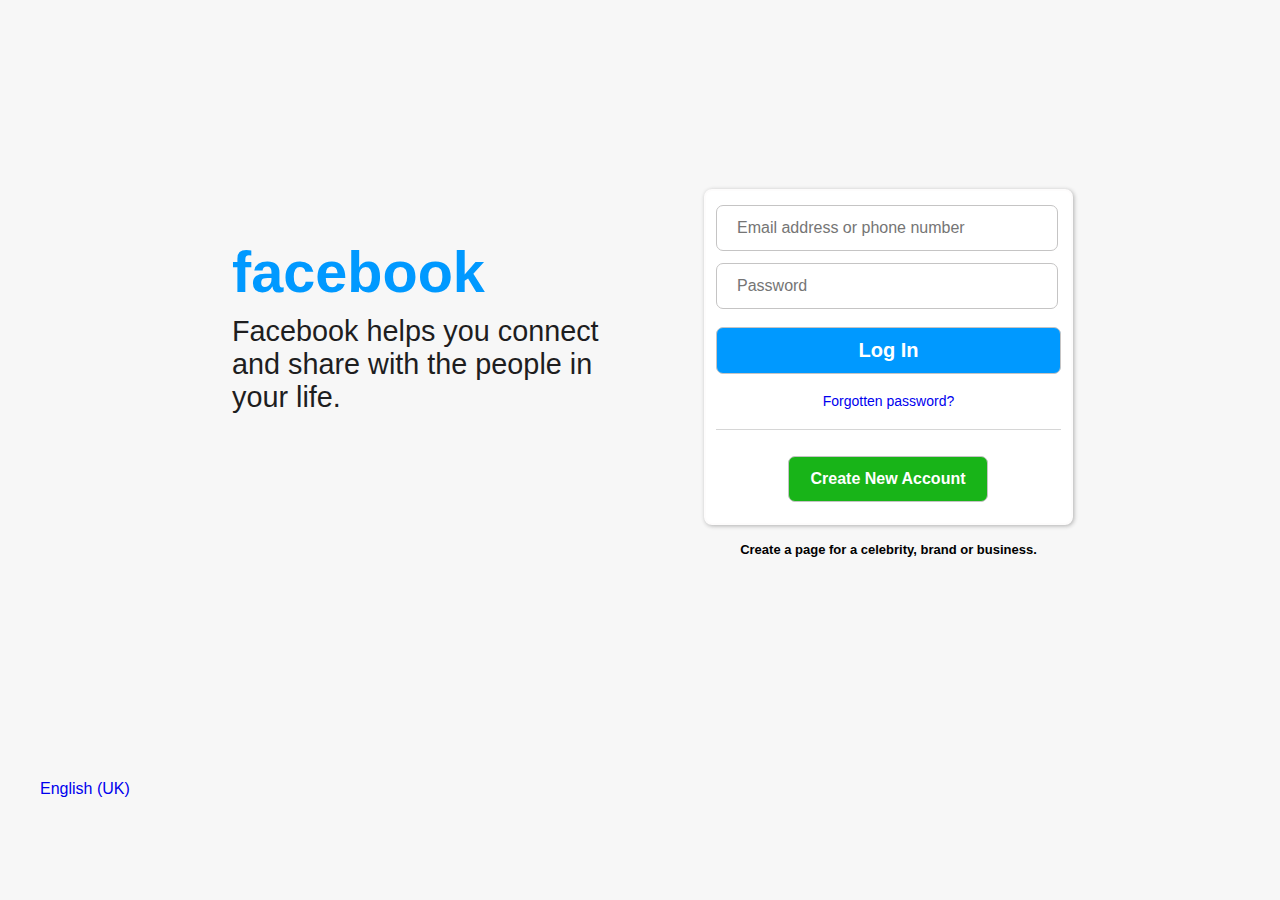
==== main.html @ fcb0dd47 "worked on the form to an extent" ====
<!DOCTYPE html>
<html lang="en">
  <head>
    <meta charset="UTF-8" />
    <meta http-equiv="X-UA-Compatible" content="IE=edge" />
    <meta name="viewport" content="width=device-width, initial-scale=1.0" />
    <title>facebook</title>
    <link rel="stylesheet" href="./main.css" />
  </head>
  <body>
    <div class="all">
      <div class="part-a">
        <section class="first">
          <div>
            <h1>facebook</h1>
          </div>
          <div>
            <h3>
              Facebook helps you connect and share with the people in your life.
            </h3>
          </div>
        </section>
        <section class="sec">
          <div class="fom">
            <form action="">
              <input class="inp fo" type="text" name="" id="email" placeholder="Email address or phone number"/>
              <input class="inp fo" type="password" name="" id="password" placeholder="Password" />
              <button class="fo btn">Log In</button>
              <a href="#">Forgotten password?</a>
              <button class="fo btn next">Create New Account</button>
            </form>
            <h4>
              <span>Create a page</span> for a celebrity, brand or business.
            </h4>
          </div>
        </section>
      </div>
      <div class="footer">
        <ul>
          <li><a href="#">English (UK) </a></li>
        </ul>
      </div>
    </div>
  </body>
</html>
---- main.css ----
body {
  margin: 0;
  overflow-x: hidden;
  font-family: Arial, Helvetica, sans-serif;
  background-color: rgb(247, 247, 247);
}
:root{
    --icon: rgb(0, 153, 255)
}
li {
  list-style: none;
  text-decoration: none;
}
a {
  text-decoration: none;
}

.all {
  display: flex;
  flex-direction: column;
  flex-wrap: wrap;
}

.part-a{
    display: flex;
    flex-direction: row;
    margin: 21vh 23vh;
}
.part-a .first{
    padding: 40px 25px;
    width: 100%;

}
.part-a .first h1{
    font-size: 3.6rem;
    margin: 10px 0;
    color: rgb(0, 153, 255);
}
.part-a .first h3{
    font-size: 1.8rem;
    font-weight: 200;
    margin: 0;
    color: rgb(30, 30, 31);
    width: 90%;
}

.all .part-a .sec{
    display: flex;
    flex-direction: column;
    text-align: center;
}
.all .part-a .sec form{
    display: flex;
    flex-direction: column;
    border: 2px solid rgb(253, 252, 252);
    padding: 10px;
    background-color: white;
    box-sizing: border-box;
    border-radius: 8px;
    box-shadow: 1px 1px 4px rgb(175, 175, 175);
}
.all .part-a .sec form .fo{
    padding: 13px 20px;
    width: 300px;
    margin: 4px 0px;
    margin-bottom: 8px;
    font-size: 16px;
    border-radius: 7px;
    border-color: azure;
    border: 1px solid rgb(197, 196, 196);
}
.all .part-a .sec form .btn{
    padding: 11px 20px;
    width: 345px;
    margin-top: 10px;
    background-color: var(--icon);
    color: white;
    font-size: 20px;
    font-weight: 700;
}
.all .part-a .sec form .next{
    width: 200px;
    margin: 25px 0 11px 72px;
    padding: 13px;
    background-color: rgb(24, 180, 24);
    font-size: 16px;
}
.all .part-a .sec form a{
    font-size: 14px;
    padding: 10px 0 20px 0;
    margin: 1px 0;
    border-bottom: 1.9px solid rgb(214, 214, 214);
}
.all .part-a .sec h4{
    font-size: 13px;
}
.all .part-a .sec h4 span{
    
}
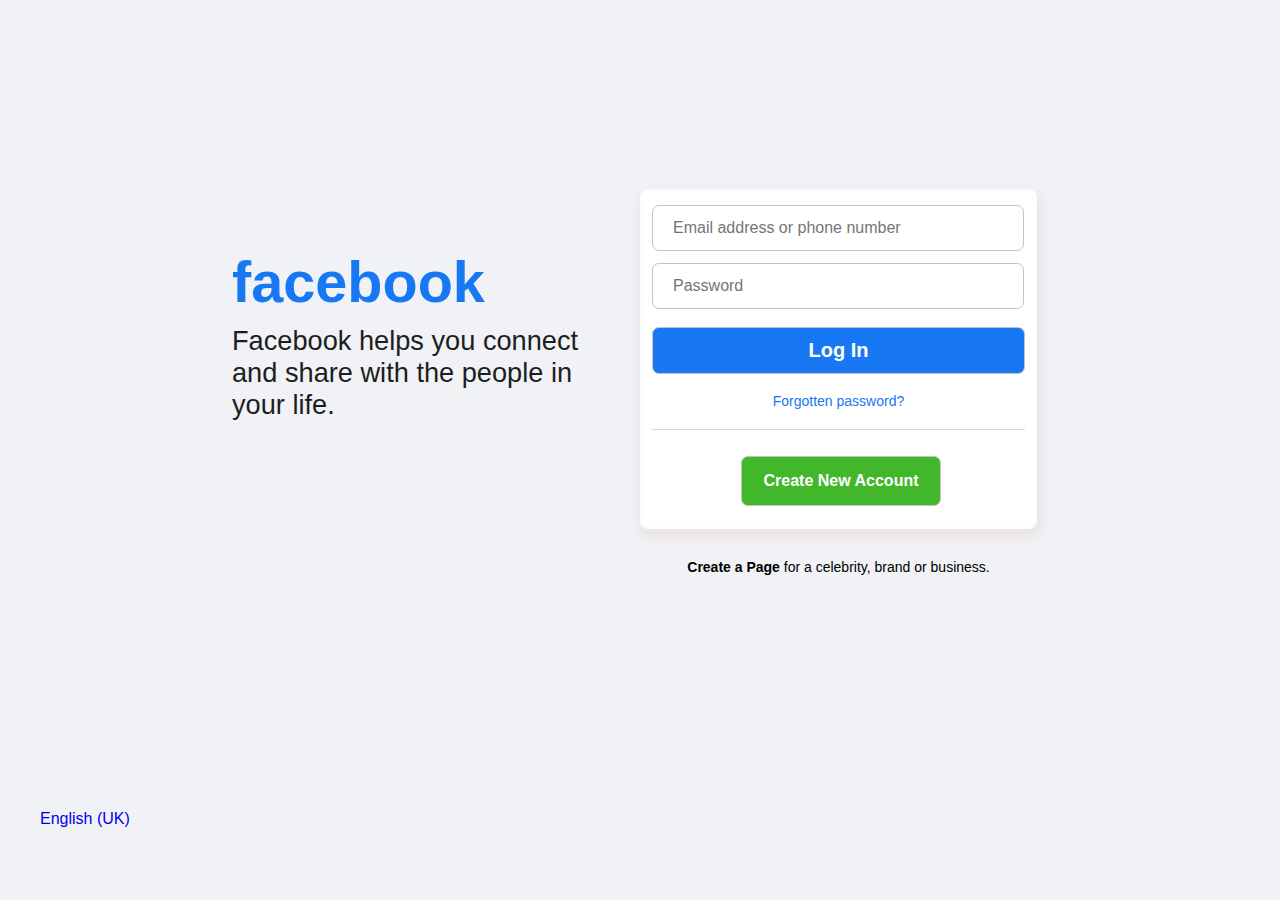
==== commit 6ac02c21: "more additions" ====
--- a/main.html
+++ b/main.html
@@ -30,7 +30,7 @@
               <button class="fo btn next">Create New Account</button>
             </form>
             <h4>
-              <span>Create a page</span> for a celebrity, brand or business.
+              <span>Create a Page</span> for a celebrity, brand or business.
             </h4>
           </div>
         </section>
--- a/main.css
+++ b/main.css
@@ -2,10 +2,10 @@
   margin: 0;
   overflow-x: hidden;
   font-family: Arial, Helvetica, sans-serif;
-  background-color: rgb(247, 247, 247);
+  background-color: #f0f2f5;
 }
-:root{
-    --icon: rgb(0, 153, 255)
+:root {
+  --icon: #1877f2;
 }
 li {
   list-style: none;
@@ -21,79 +21,83 @@
   flex-wrap: wrap;
 }
 
-.part-a{
-    display: flex;
-    flex-direction: row;
-    margin: 21vh 23vh;
+.part-a {
+  display: flex;
+  flex-direction: row;
+  margin: 21vh 23vh;
 }
-.part-a .first{
-    padding: 40px 25px;
-    width: 100%;
-
+.part-a .first {
+    margin: 10px 0;
+  padding: 40px 25px;
+  width: 100%;
 }
-.part-a .first h1{
-    font-size: 3.6rem;
-    margin: 10px 0;
-    color: rgb(0, 153, 255);
+.part-a .first h1 {
+  font-size: 3.6rem;
+  margin: 10px 0;
+  color: var(--icon);
 }
-.part-a .first h3{
-    font-size: 1.8rem;
-    font-weight: 200;
-    margin: 0;
-    color: rgb(30, 30, 31);
-    width: 90%;
+.part-a .first h3 {
+  font-size: 1.7rem;
+  font-weight: 200;
+  margin: 0;
+  color: #1c1e21;
+  width: 100%;
 }
 
-.all .part-a .sec{
-    display: flex;
-    flex-direction: column;
-    text-align: center;
+.all .part-a .sec {
+  display: flex;
+  flex-direction: column;
+  text-align: center;
+  margin: 0 36px;
 }
-.all .part-a .sec form{
-    display: flex;
-    flex-direction: column;
-    border: 2px solid rgb(253, 252, 252);
-    padding: 10px;
-    background-color: white;
-    box-sizing: border-box;
-    border-radius: 8px;
-    box-shadow: 1px 1px 4px rgb(175, 175, 175);
+.all .part-a .sec form {
+  display: flex;
+  flex-direction: column;
+  border: 2px solid rgb(253, 252, 252);
+  padding: 10px;
+  background-color: white;
+  box-sizing: border-box;
+  border-radius: 8px;
+  box-shadow: 2px 7px 12px 3px rgb(235, 228, 228);
 }
-.all .part-a .sec form .fo{
-    padding: 13px 20px;
-    width: 300px;
-    margin: 4px 0px;
-    margin-bottom: 8px;
-    font-size: 16px;
-    border-radius: 7px;
-    border-color: azure;
-    border: 1px solid rgb(197, 196, 196);
+.all .part-a .sec form .fo {
+  padding: 13px 20px;
+  width: 330px;
+  margin: 4px 0px;
+  margin-bottom: 8px;
+  font-size: 16px;
+  border-radius: 7px;
+  border-color: azure;
+  border: 1px solid rgb(197, 196, 196);
 }
-.all .part-a .sec form .btn{
-    padding: 11px 20px;
-    width: 345px;
-    margin-top: 10px;
-    background-color: var(--icon);
-    color: white;
-    font-size: 20px;
-    font-weight: 700;
+.all .part-a .sec form .btn {
+  padding: 11px 20px;
+  width: 373px;
+  margin-top: 10px;
+  background-color: var(--icon);
+  color: white;
+  font-size: 20px;
+  font-weight: 700;
 }
-.all .part-a .sec form .next{
-    width: 200px;
-    margin: 25px 0 11px 72px;
-    padding: 13px;
-    background-color: rgb(24, 180, 24);
-    font-size: 16px;
+.all .part-a .sec form .next {
+  width: 200px;
+  margin: 25px 0 11px 89px;
+  padding: 15px 10px;
+  background-color: #42b72a;
+  font-size: 16px;
 }
-.all .part-a .sec form a{
-    font-size: 14px;
-    padding: 10px 0 20px 0;
-    margin: 1px 0;
-    border-bottom: 1.9px solid rgb(214, 214, 214);
+.all .part-a .sec form a {
+  font-size: 14px;
+  padding: 10px 0 20px 0;
+  margin: 1px 0;
+  color: #1877f2;
+  border-bottom: 1.9px solid rgb(214, 214, 214);
 }
-.all .part-a .sec h4{
-    font-size: 13px;
+.all .part-a .sec h4 {
+  font-size: 14px;
+  font-weight: 100;
+  margin: 30px;
 }
 .all .part-a .sec h4 span{
-    
+    font-weight: 600;
 }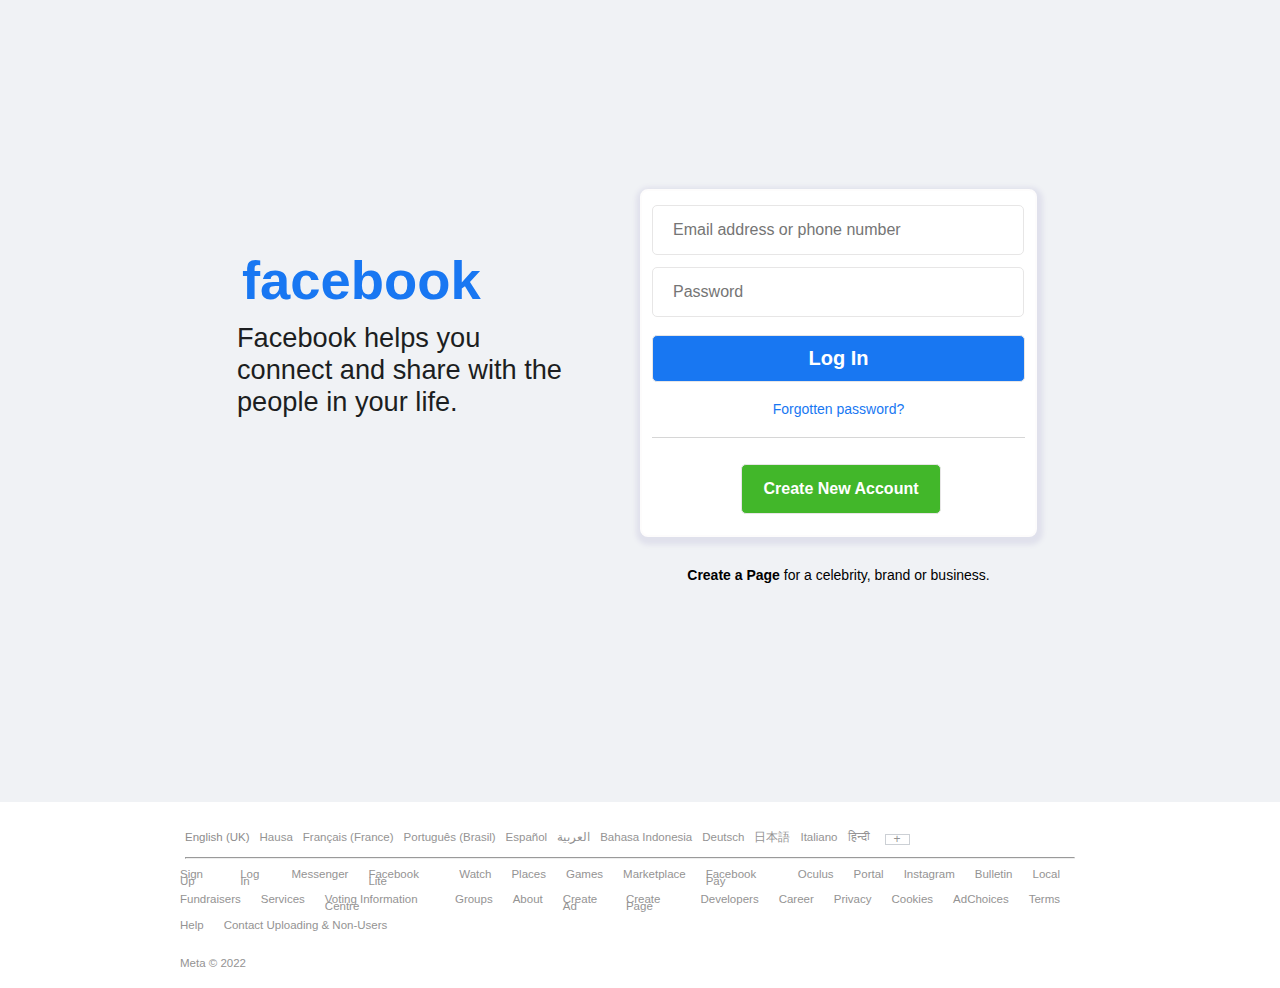
==== commit fb7bf84b: "added the footer" ====
--- a/main.html
+++ b/main.html
@@ -23,9 +23,21 @@
         <section class="sec">
           <div class="fom">
             <form action="">
-              <input class="inp fo" type="text" name="" id="email" placeholder="Email address or phone number"/>
-              <input class="inp fo" type="password" name="" id="password" placeholder="Password" />
-              <button class="fo btn">Log In</button>
+              <input
+                class="inp fo"
+                type="text"
+                name=""
+                id="email"
+                placeholder="Email address or phone number"
+              />
+              <input
+                class="inp fo"
+                type="password"
+                name=""
+                id="password"
+                placeholder="Password"
+              />
+              <button class="fo btn l">Log In</button>
               <a href="#">Forgotten password?</a>
               <button class="fo btn next">Create New Account</button>
             </form>
@@ -36,9 +48,69 @@
         </section>
       </div>
       <div class="footer">
-        <ul>
-          <li><a href="#">English (UK) </a></li>
-        </ul>
+        <div class="firstd">
+          <ul class="first">
+            <li><a href="#">English (UK) </a></li>
+            <li>Hausa</li>
+            <li>Français (France)</li>
+            <li>Português (Brasil)</li>
+            <li>Español</li>
+            <li>العربية</li>
+            <li>Bahasa Indonesia</li>
+            <li>Deutsch</li>
+            <li>日本語</li>
+            <li>Italiano</li>
+            <li>हिन्दी</li>
+            <li class="bt">+</li>
+          </ul>
+        </div>
+        <hr class="hr" />
+        <div>
+          <ul class="sec">
+            <li>Sign Up</li>
+            <li>Log In</li>
+            <li>Messenger</li>
+            <li>Facebook Lite</li>
+            <li>Watch</li>
+            <li>Places</li>
+            <li>Games</li>
+            <li>Marketplace</li>
+            <li>Facebook Pay</li>
+            <li>Oculus</li>
+            <li>Portal</li>
+            <li>Instagram</li>
+            <li>Bulletin</li>
+            <li>Local</li>
+          </ul>
+        </div>
+        <div>
+          <ul class="third">
+            <li>Fundraisers</li>
+            <li>Services</li>
+            <li>Voting Information Centre</li>
+            <li>Groups</li>
+            <li>About</li>
+            <li>Create Ad</li>
+            <li>Create Page</li>
+            <li>Developers</li>
+            <li>Career</li>
+            <li>Privacy</li>
+            <li>Cookies</li>
+            <li>AdChoices</li>
+            <li>Terms</li>
+          </ul>
+        </div>
+        <div>
+          <ul class="fourth">
+            <li>Help</li>
+            <li>Contact Uploading & Non-Users</li>
+          </ul>
+        </div>
+        <div>
+          <ul class="fifth">
+            <li>Meta © 2022</li>
+          </ul>
+        </div>
       </div>
     </div>
   </body>
--- a/main.css
+++ b/main.css
@@ -27,13 +27,13 @@
   margin: 21vh 23vh;
 }
 .part-a .first {
-    margin: 10px 0;
+  margin: 10px 5px 7px 5px;
   padding: 40px 25px;
   width: 100%;
 }
 .part-a .first h1 {
-  font-size: 3.6rem;
-  margin: 10px 0;
+  font-size: 3.4rem;
+  margin: 10px 5px;
   color: var(--icon);
 }
 .part-a .first h3 {
@@ -58,17 +58,17 @@
   background-color: white;
   box-sizing: border-box;
   border-radius: 8px;
-  box-shadow: 2px 7px 12px 3px rgb(235, 228, 228);
+  box-shadow: 1px 3px 5px 5px rgb(224, 225, 236);
 }
 .all .part-a .sec form .fo {
-  padding: 13px 20px;
+  padding: 15px 20px;
   width: 330px;
   margin: 4px 0px;
   margin-bottom: 8px;
   font-size: 16px;
-  border-radius: 7px;
-  border-color: azure;
-  border: 1px solid rgb(197, 196, 196);
+  border-radius: 5px;
+  border-color: rgb(248, 248, 250);
+  border: 1px solid rgb(231, 230, 230);
 }
 .all .part-a .sec form .btn {
   padding: 11px 20px;
@@ -98,6 +98,76 @@
   font-weight: 100;
   margin: 30px;
 }
-.all .part-a .sec h4 span{
-    font-weight: 600;
+.all .part-a .sec h4 span {
+  font-weight: 600;
+}
+a {
+  color: rgb(141, 140, 140);
+}
+.footer {
+  background-color: white;
+  color: rgb(148, 147, 147);
+  padding: 20px 200px 0px 180px;
+  font-size: 11.5px;
+  font-family: Arial, Helvetica, sans-serif;
+}
+.footer .first ul {
+  margin: 0px;
+}
+.footer .first li {
+  padding: 0 5px;
+  /* line-height: .1px; */
+  /* border-bottom: 1px solid rgb(212, 211, 211); */
+}
+.hr {
+  background-color: #ccd0d5;
+  margin: 0 5px;
+}
+.footer .first .bt {
+  border: 1px solid #ccd0d5;
+  padding: 0 8px;
+  font-size: 12px;
+  margin: 0 10px;
+  position: relative;
+  line-height: 0.6rem;
+}
+.footer ul {
+  display: flex;
+  padding: 0;
+}
+.footer ul li {
+  /* padding: 1px 10px;
+  margin: 0; */
+  line-height: 0.4rem;
+}
+.footer .sec li {
+  padding: 1px 20px 0 0;
+}
+.footer .third li {
+  padding: 1px 20px 0 0;
+}
+.footer .fourth li {
+  padding: 1px 20px 0 0;
+}
+.footer .fifth li {
+  margin: 20px 0 10px 0;
+  padding: 0;
+}
+
+
+li:hover{
+  text-decoration: underline;
+  cursor: pointer;
+}
+.all .part-a .sec form .btn:hover{
+  background-color: #1872e7;
+  cursor: pointer;
+}
+.all .part-a .sec form .next:hover{
+  background-color: #3faa29;
+  cursor: pointer;
+}
+.all .part-a .sec h4 span:hover{
+  text-decoration: underline;
+  cursor: pointer;
 }